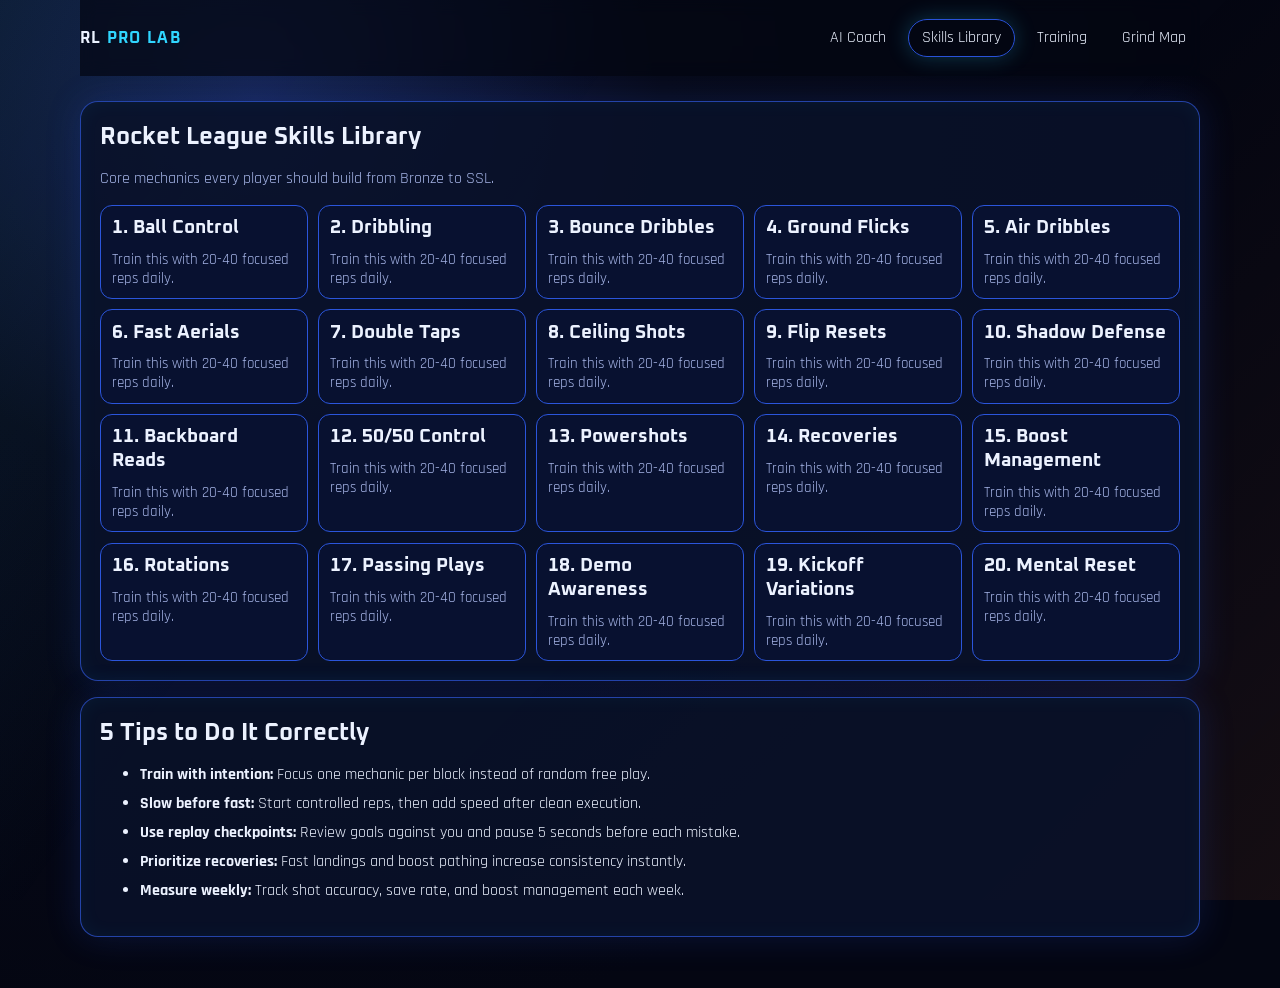
==== website/skills.html @ 8345d5b5 "Build 4-page Rocket League pro training website" ====
<!DOCTYPE html>
<html lang="en">
<head>
  <meta charset="UTF-8" />
  <meta name="viewport" content="width=device-width, initial-scale=1.0" />
  <title>Rocket League Pro Lab | Skills Library</title>
  <link rel="preconnect" href="https://fonts.googleapis.com" />
  <link rel="preconnect" href="https://fonts.gstatic.com" crossorigin />
  <link href="https://fonts.googleapis.com/css2?family=Rajdhani:wght@400;500;600;700&family=Oxanium:wght@400;600;700&display=swap" rel="stylesheet" />
  <link rel="stylesheet" href="assets/styles.css" />
</head>
<body>
  <div class="arena-bg" aria-hidden="true"></div>

  <header class="top-nav wrap">
    <a class="brand" href="index.html">RL <span>PRO LAB</span></a>
    <nav>
      <a data-nav href="index.html">AI Coach</a>
      <a data-nav href="skills.html">Skills Library</a>
      <a data-nav href="training.html">Training</a>
      <a data-nav href="grindmap.html">Grind Map</a>
    </nav>
  </header>

  <main class="wrap page-stack">
    <section class="neon-panel">
      <h1>Rocket League Skills Library</h1>
      <p>Core mechanics every player should build from Bronze to SSL.</p>
      <div id="skillsGrid" class="skills-grid"></div>
    </section>

    <section class="neon-panel tips-panel">
      <h2>5 Tips to Do It Correctly</h2>
      <ul>
        <li><strong>Train with intention:</strong> Focus one mechanic per block instead of random free play.</li>
        <li><strong>Slow before fast:</strong> Start controlled reps, then add speed after clean execution.</li>
        <li><strong>Use replay checkpoints:</strong> Review goals against you and pause 5 seconds before each mistake.</li>
        <li><strong>Prioritize recoveries:</strong> Fast landings and boost pathing increase consistency instantly.</li>
        <li><strong>Measure weekly:</strong> Track shot accuracy, save rate, and boost management each week.</li>
      </ul>
    </section>
  </main>

  <script src="assets/app.js"></script>
</body>
</html>
---- website/assets/styles.css ----
:root {
  --bg: #040612;
  --panel: rgba(10, 18, 42, 0.88);
  --line: #2952d8;
  --text: #ecf2ff;
  --muted: #a6b5e7;
  --neon: #30d6ff;
  --neon-2: #6d40ff;
  --hot: #ff7a28;
}

* { box-sizing: border-box; }

body {
  margin: 0;
  font-family: Rajdhani, system-ui, sans-serif;
  color: var(--text);
  background: radial-gradient(circle at 20% 10%, #151e4e 0%, #070a19 30%, #040612 70%);
  min-height: 100vh;
}

.arena-bg {
  position: fixed;
  inset: 0;
  pointer-events: none;
  background:
    linear-gradient(125deg, rgba(48, 214, 255, 0.08), transparent 35%),
    linear-gradient(315deg, rgba(255, 122, 40, 0.07), transparent 45%);
  z-index: -1;
}

.wrap {
  width: min(1120px, 92%);
  margin: 0 auto;
}

.top-nav {
  display: flex;
  justify-content: space-between;
  align-items: center;
  padding: 1.2rem 0;
  position: sticky;
  top: 0;
  background: rgba(4, 6, 18, 0.7);
  backdrop-filter: blur(8px);
}

.brand {
  color: var(--text);
  text-decoration: none;
  font-family: Oxanium, sans-serif;
  font-weight: 700;
  letter-spacing: 0.08em;
}

.brand span { color: var(--neon); }

nav {
  display: flex;
  gap: 0.5rem;
  flex-wrap: wrap;
}

nav a {
  color: var(--text);
  text-decoration: none;
  padding: 0.45rem 0.8rem;
  border-radius: 999px;
  border: 1px solid transparent;
}

nav a.active,
nav a:hover {
  border-color: var(--line);
  box-shadow: 0 0 22px rgba(48, 214, 255, 0.24);
}

.hero,
.page-stack {
  padding: 1.6rem 0 2.2rem;
}

.neon-panel {
  background: var(--panel);
  border: 1px solid rgba(56, 102, 255, 0.6);
  border-radius: 18px;
  padding: 1.2rem;
  margin-bottom: 1rem;
  box-shadow: 0 0 35px rgba(41, 82, 216, 0.2), inset 0 0 20px rgba(48, 214, 255, 0.05);
}

h1, h2, h3 {
  margin: 0 0 0.6rem;
  font-family: Oxanium, sans-serif;
}

p { color: var(--muted); }

.eyebrow {
  color: var(--hot);
  font-weight: 700;
  letter-spacing: 0.14em;
  text-transform: uppercase;
}

.hero-actions {
  display: flex;
  gap: 0.8rem;
  flex-wrap: wrap;
  margin: 1rem 0;
}

.btn {
  cursor: pointer;
  border: none;
  border-radius: 10px;
  padding: 0.65rem 1rem;
  text-decoration: none;
  font-weight: 700;
  font-family: inherit;
}

.btn-main {
  background: linear-gradient(90deg, var(--neon), #4d9bff);
  color: #051029;
}

.btn-ghost {
  background: transparent;
  color: var(--text);
  border: 1px solid var(--line);
}

.small { margin-top: 0.65rem; }

.stats-grid {
  display: grid;
  gap: 0.7rem;
  grid-template-columns: repeat(auto-fit, minmax(170px, 1fr));
}

.stats-grid article {
  background: rgba(8, 15, 35, 0.72);
  border: 1px solid rgba(109, 64, 255, 0.5);
  border-radius: 12px;
  padding: 0.8rem;
}

.stats-grid h3 {
  color: var(--neon);
  font-size: 1.4rem;
}

.grid-two {
  display: grid;
  grid-template-columns: repeat(auto-fit, minmax(290px, 1fr));
  gap: 1rem;
}

.steps li,
.checklist li {
  margin: 0.45rem 0;
  color: var(--text);
}

pre {
  background: #070d24;
  border: 1px solid #2341ae;
  border-radius: 12px;
  padding: 0.8rem;
  color: #a8e8ff;
  white-space: pre-wrap;
}

.skills-grid {
  display: grid;
  grid-template-columns: repeat(auto-fit, minmax(180px, 1fr));
  gap: 0.65rem;
}

.skill-card {
  border: 1px solid #2b55db;
  background: #081130;
  border-radius: 12px;
  padding: 0.65rem;
}

.skill-card p {
  margin: 0;
  font-size: 0.95rem;
}

.tips-panel li { margin: 0.5rem 0; }

.routine-controls {
  display: flex;
  gap: 0.5rem;
  flex-wrap: wrap;
}

.routine-btn {
  border: 1px solid #2f49b7;
  background: #0b1436;
  color: var(--text);
  padding: 0.5rem 0.8rem;
  border-radius: 999px;
  cursor: pointer;
}

.routine-btn.active {
  border-color: var(--neon);
  box-shadow: 0 0 16px rgba(48, 214, 255, 0.35);
}

.routine-output {
  margin-top: 0.9rem;
  display: grid;
  gap: 0.6rem;
}

.routine-block {
  border: 1px solid #2a4ed6;
  border-radius: 10px;
  padding: 0.65rem;
  background: rgba(8, 17, 48, 0.8);
}

.roadmap {
  display: grid;
  grid-template-columns: repeat(auto-fit, minmax(220px, 1fr));
  gap: 0.8rem;
}

.roadmap article {
  border: 1px solid #2a47be;
  border-radius: 12px;
  padding: 0.8rem;
  background: #08112d;
}
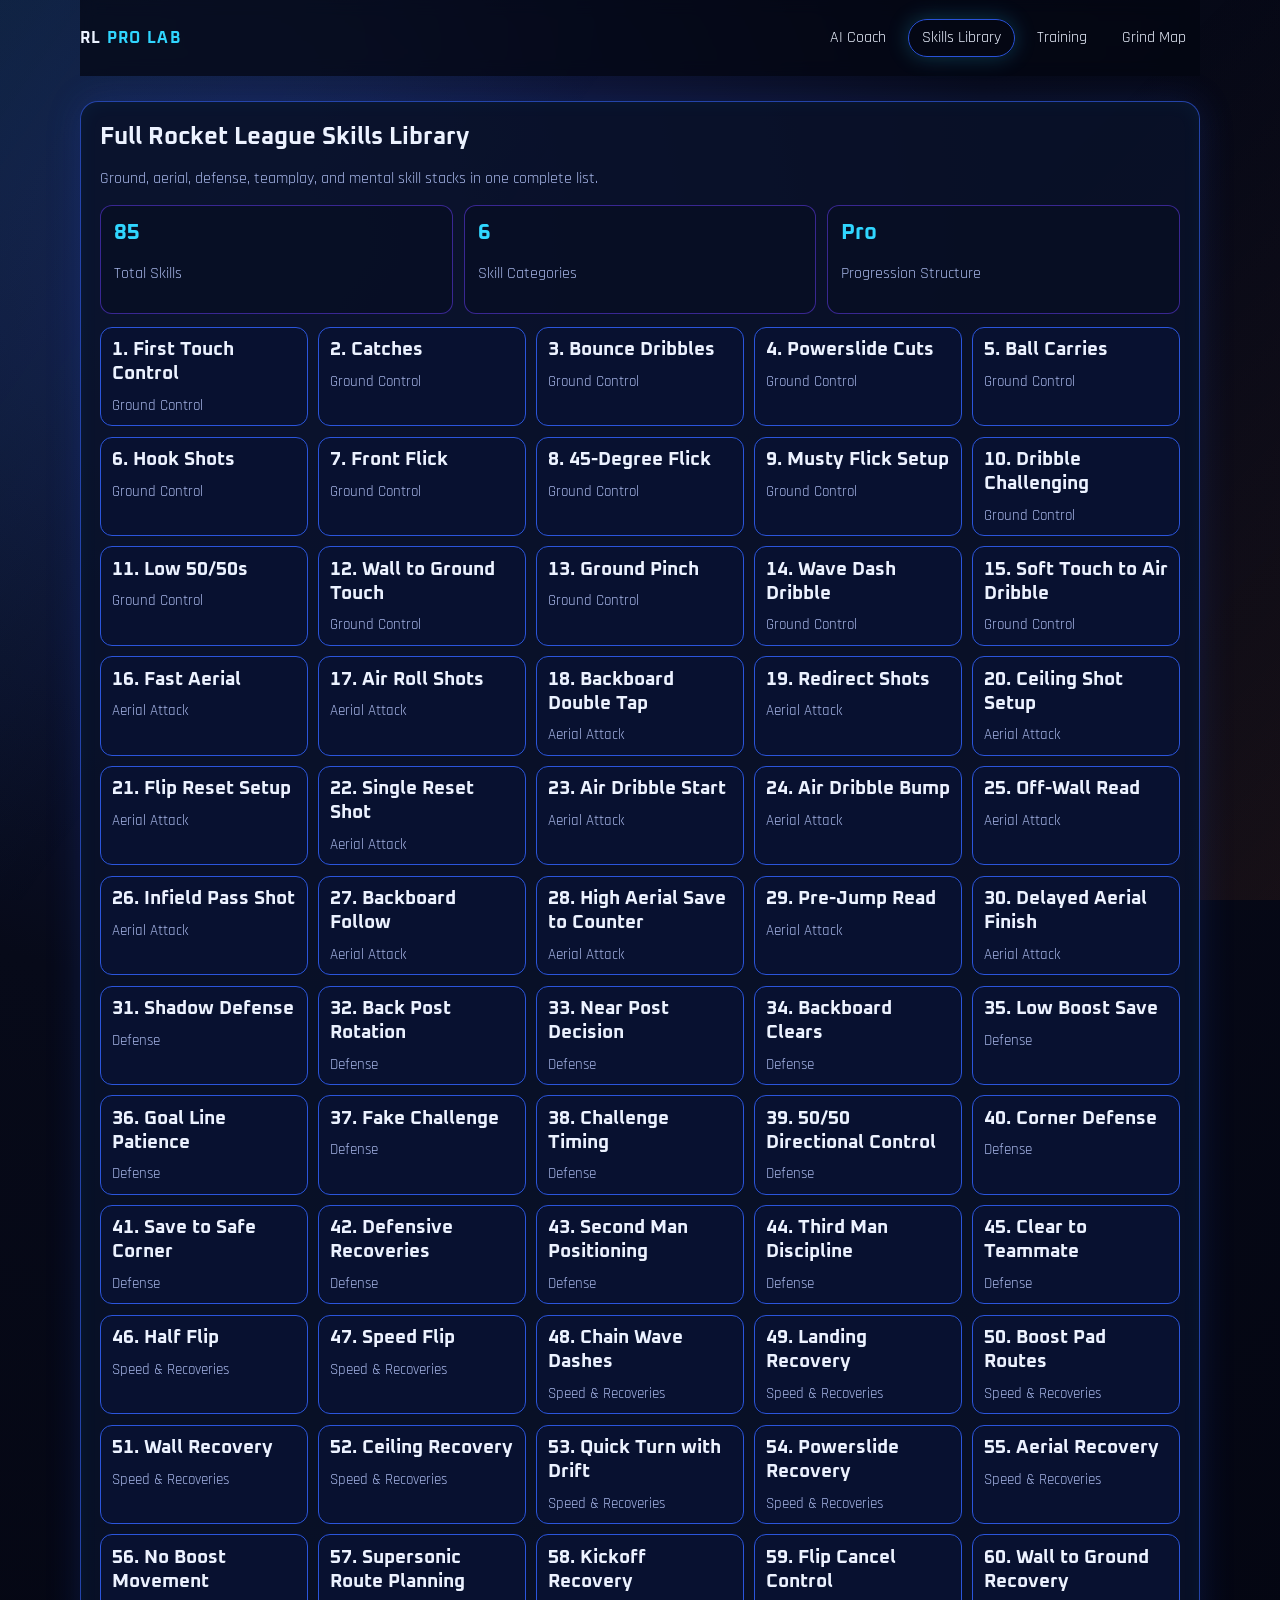
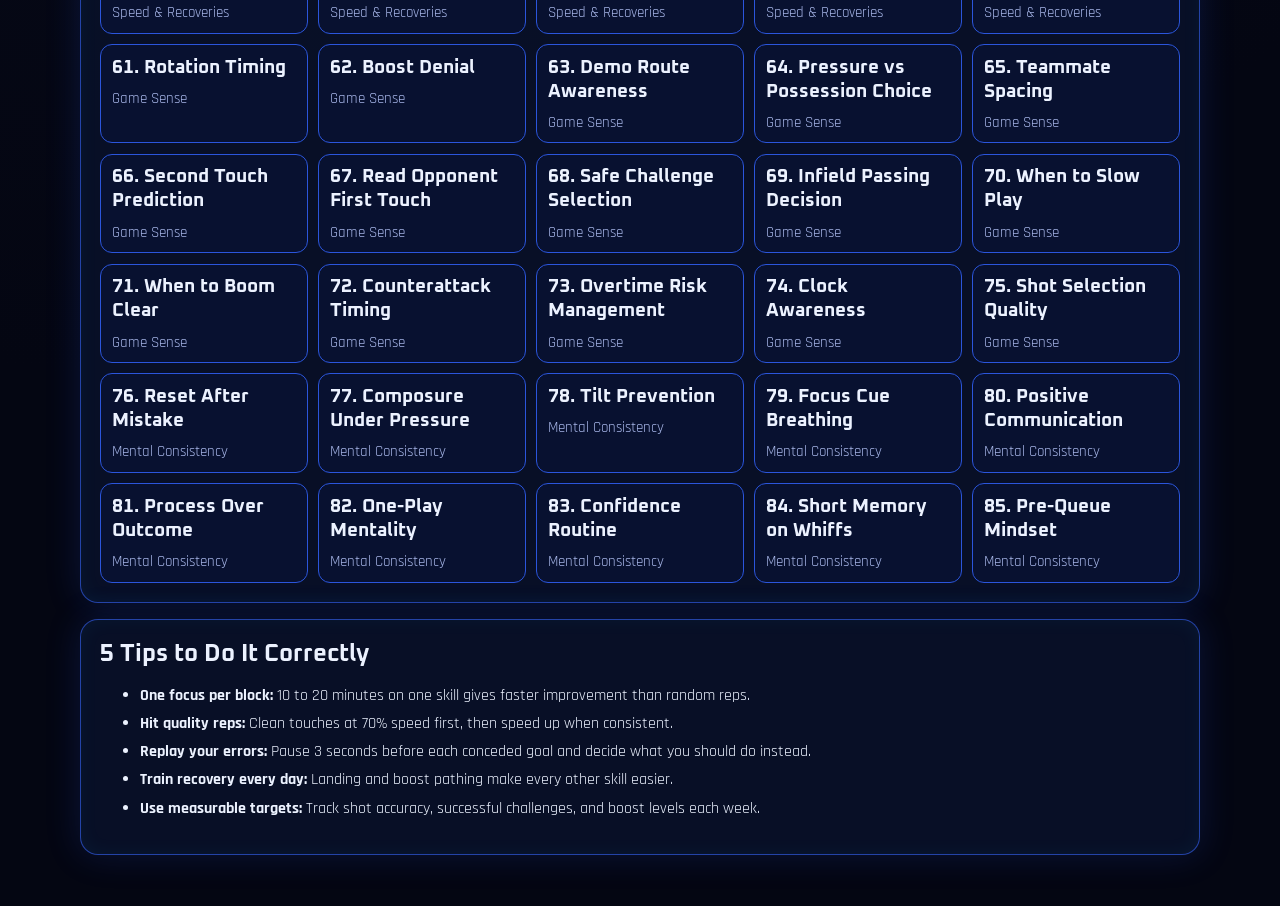
==== commit e5514e6f: "Upgrade Rocket League site with real coach chat and dynamic training" ====
--- a/website/skills.html
+++ b/website/skills.html
@@ -24,19 +24,20 @@
 
   <main class="wrap page-stack">
     <section class="neon-panel">
-      <h1>Rocket League Skills Library</h1>
-      <p>Core mechanics every player should build from Bronze to SSL.</p>
+      <h1>Full Rocket League Skills Library</h1>
+      <p>Ground, aerial, defense, teamplay, and mental skill stacks in one complete list.</p>
+      <div id="skillsStats" class="mini-stats"></div>
       <div id="skillsGrid" class="skills-grid"></div>
     </section>
 
     <section class="neon-panel tips-panel">
       <h2>5 Tips to Do It Correctly</h2>
       <ul>
-        <li><strong>Train with intention:</strong> Focus one mechanic per block instead of random free play.</li>
-        <li><strong>Slow before fast:</strong> Start controlled reps, then add speed after clean execution.</li>
-        <li><strong>Use replay checkpoints:</strong> Review goals against you and pause 5 seconds before each mistake.</li>
-        <li><strong>Prioritize recoveries:</strong> Fast landings and boost pathing increase consistency instantly.</li>
-        <li><strong>Measure weekly:</strong> Track shot accuracy, save rate, and boost management each week.</li>
+        <li><strong>One focus per block:</strong> 10 to 20 minutes on one skill gives faster improvement than random reps.</li>
+        <li><strong>Hit quality reps:</strong> Clean touches at 70% speed first, then speed up when consistent.</li>
+        <li><strong>Replay your errors:</strong> Pause 3 seconds before each conceded goal and decide what you should do instead.</li>
+        <li><strong>Train recovery every day:</strong> Landing and boost pathing make every other skill easier.</li>
+        <li><strong>Use measurable targets:</strong> Track shot accuracy, successful challenges, and boost levels each week.</li>
       </ul>
     </section>
   </main>
--- a/website/assets/styles.css
+++ b/website/assets/styles.css
@@ -43,6 +43,7 @@
   top: 0;
   background: rgba(4, 6, 18, 0.7);
   backdrop-filter: blur(8px);
+  z-index: 10;
 }
 
 .brand {
@@ -131,22 +132,23 @@
   border: 1px solid var(--line);
 }
 
-.small { margin-top: 0.65rem; }
-
-.stats-grid {
+.stats-grid,
+.mini-stats {
   display: grid;
   gap: 0.7rem;
   grid-template-columns: repeat(auto-fit, minmax(170px, 1fr));
 }
 
-.stats-grid article {
+.stats-grid article,
+.mini-stats article {
   background: rgba(8, 15, 35, 0.72);
   border: 1px solid rgba(109, 64, 255, 0.5);
   border-radius: 12px;
   padding: 0.8rem;
 }
 
-.stats-grid h3 {
+.stats-grid h3,
+.mini-stats h3 {
   color: var(--neon);
   font-size: 1.4rem;
 }
@@ -158,21 +160,74 @@
 }
 
 .steps li,
-.checklist li {
+.checklist li,
+.tips-panel li {
   margin: 0.45rem 0;
   color: var(--text);
 }
 
-pre {
-  background: #070d24;
-  border: 1px solid #2341ae;
-  border-radius: 12px;
-  padding: 0.8rem;
-  color: #a8e8ff;
-  white-space: pre-wrap;
+.coach-controls {
+  display: grid;
+  grid-template-columns: repeat(auto-fit, minmax(150px, 1fr));
+  gap: 0.7rem;
+}
+
+label {
+  display: grid;
+  gap: 0.35rem;
+  color: var(--text);
+  font-weight: 600;
+}
+
+input,
+select {
+  width: 100%;
+  border: 1px solid #2f49b7;
+  background: #0b1436;
+  color: var(--text);
+  border-radius: 9px;
+  padding: 0.55rem 0.65rem;
+  font-family: inherit;
+}
+
+.coach-log {
+  margin-top: 0.8rem;
+  border: 1px solid #2a4ed6;
+  border-radius: 12px;
+  min-height: 180px;
+  max-height: 260px;
+  overflow-y: auto;
+  padding: 0.55rem;
+  background: rgba(8, 17, 48, 0.8);
+  display: grid;
+  gap: 0.45rem;
+}
+
+.coach-msg {
+  padding: 0.55rem;
+  border-radius: 10px;
+  white-space: pre-line;
+}
+
+.coach-msg.user {
+  background: #112a63;
+  border: 1px solid #4f6de0;
+}
+
+.coach-msg.bot {
+  background: #071328;
+  border: 1px solid #2e53da;
+}
+
+.coach-input-row {
+  margin-top: 0.7rem;
+  display: grid;
+  grid-template-columns: 1fr auto;
+  gap: 0.55rem;
 }
 
 .skills-grid {
+  margin-top: 0.8rem;
   display: grid;
   grid-template-columns: repeat(auto-fit, minmax(180px, 1fr));
   gap: 0.65rem;
@@ -188,28 +243,6 @@
 .skill-card p {
   margin: 0;
   font-size: 0.95rem;
-}
-
-.tips-panel li { margin: 0.5rem 0; }
-
-.routine-controls {
-  display: flex;
-  gap: 0.5rem;
-  flex-wrap: wrap;
-}
-
-.routine-btn {
-  border: 1px solid #2f49b7;
-  background: #0b1436;
-  color: var(--text);
-  padding: 0.5rem 0.8rem;
-  border-radius: 999px;
-  cursor: pointer;
-}
-
-.routine-btn.active {
-  border-color: var(--neon);
-  box-shadow: 0 0 16px rgba(48, 214, 255, 0.35);
 }
 
 .routine-output {
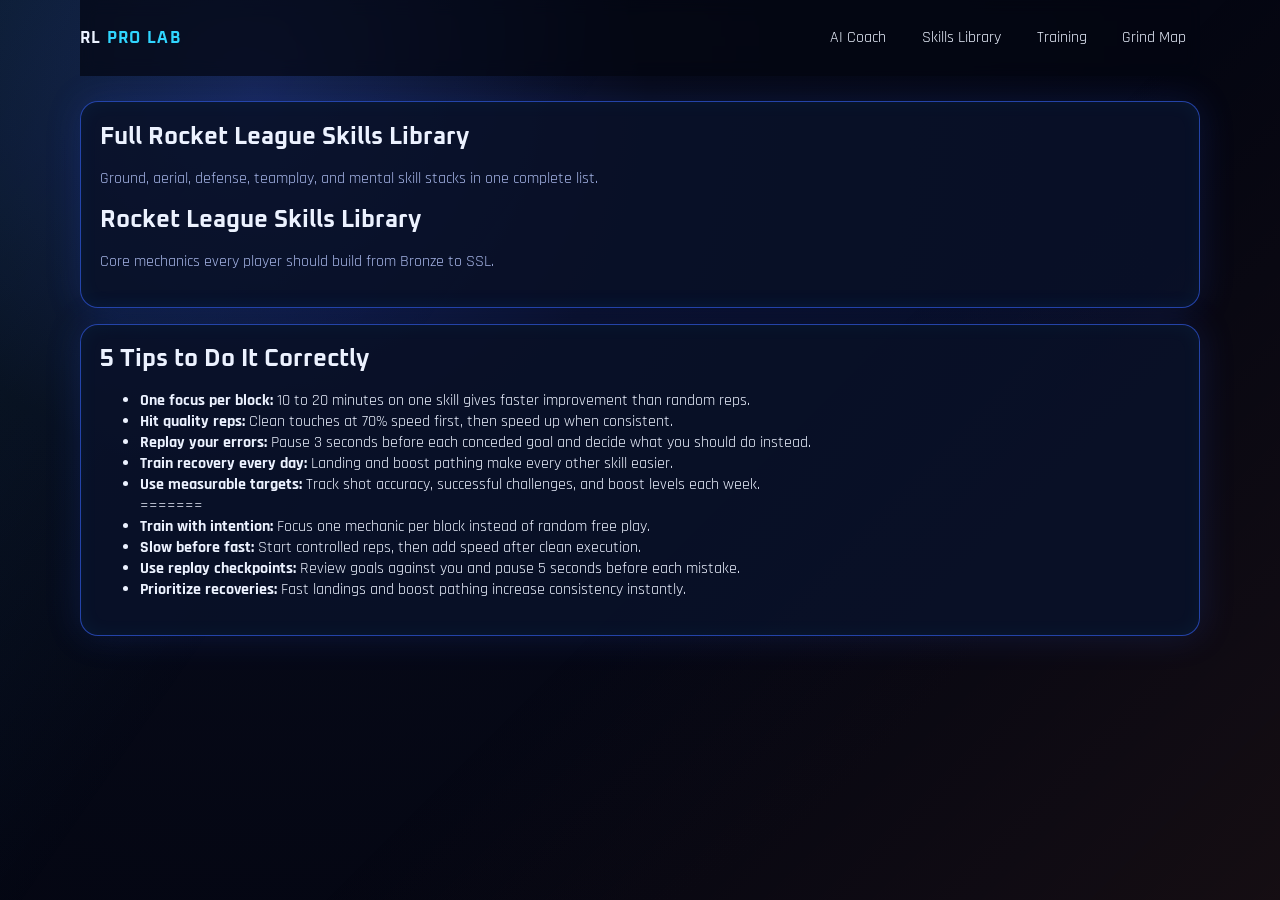
==== commit 257d1821: "Merge branch 'main' into codex/create-website-for-rocket-league-ai-assistant-7k2of4" ====
--- a/website/skills.html
+++ b/website/skills.html
@@ -24,20 +24,30 @@
 
   <main class="wrap page-stack">
     <section class="neon-panel">
+
       <h1>Full Rocket League Skills Library</h1>
       <p>Ground, aerial, defense, teamplay, and mental skill stacks in one complete list.</p>
       <div id="skillsStats" class="mini-stats"></div>
+      <h1>Rocket League Skills Library</h1>
+      <p>Core mechanics every player should build from Bronze to SSL.</p>
       <div id="skillsGrid" class="skills-grid"></div>
     </section>
 
     <section class="neon-panel tips-panel">
       <h2>5 Tips to Do It Correctly</h2>
       <ul>
+
         <li><strong>One focus per block:</strong> 10 to 20 minutes on one skill gives faster improvement than random reps.</li>
         <li><strong>Hit quality reps:</strong> Clean touches at 70% speed first, then speed up when consistent.</li>
         <li><strong>Replay your errors:</strong> Pause 3 seconds before each conceded goal and decide what you should do instead.</li>
         <li><strong>Train recovery every day:</strong> Landing and boost pathing make every other skill easier.</li>
         <li><strong>Use measurable targets:</strong> Track shot accuracy, successful challenges, and boost levels each week.</li>
+=======
+        <li><strong>Train with intention:</strong> Focus one mechanic per block instead of random free play.</li>
+        <li><strong>Slow before fast:</strong> Start controlled reps, then add speed after clean execution.</li>
+        <li><strong>Use replay checkpoints:</strong> Review goals against you and pause 5 seconds before each mistake.</li>
+        <li><strong>Prioritize recoveries:</strong> Fast landings and boost pathing increase consistency instantly.</li>
+
       </ul>
     </section>
   </main>
--- a/website/assets/styles.css
+++ b/website/assets/styles.css
@@ -43,6 +43,7 @@
   top: 0;
   background: rgba(4, 6, 18, 0.7);
   backdrop-filter: blur(8px);
+
   z-index: 10;
 }
 
@@ -132,19 +133,26 @@
   border: 1px solid var(--line);
 }
 
+
 .stats-grid,
 .mini-stats {
+.small { margin-top: 0.65rem; }
+
+.stats-grid {
   display: grid;
   gap: 0.7rem;
   grid-template-columns: repeat(auto-fit, minmax(170px, 1fr));
 }
 
+
 .stats-grid article,
 .mini-stats article {
+.stats-grid article {
   background: rgba(8, 15, 35, 0.72);
   border: 1px solid rgba(109, 64, 255, 0.5);
   border-radius: 12px;
   padding: 0.8rem;
+
 }
 
 .stats-grid h3,
@@ -245,6 +253,74 @@
   font-size: 0.95rem;
 }
 
+}
+
+.stats-grid h3 {
+  color: var(--neon);
+  font-size: 1.4rem;
+}
+
+.grid-two {
+  display: grid;
+  grid-template-columns: repeat(auto-fit, minmax(290px, 1fr));
+  gap: 1rem;
+}
+
+.steps li,
+.checklist li {
+  margin: 0.45rem 0;
+  color: var(--text);
+}
+
+pre {
+  background: #070d24;
+  border: 1px solid #2341ae;
+  border-radius: 12px;
+  padding: 0.8rem;
+  color: #a8e8ff;
+  white-space: pre-wrap;
+}
+
+.skills-grid {
+  display: grid;
+  grid-template-columns: repeat(auto-fit, minmax(180px, 1fr));
+  gap: 0.65rem;
+}
+
+.skill-card {
+  border: 1px solid #2b55db;
+  background: #081130;
+  border-radius: 12px;
+  padding: 0.65rem;
+}
+
+.skill-card p {
+  margin: 0;
+  font-size: 0.95rem;
+}
+
+.tips-panel li { margin: 0.5rem 0; }
+
+.routine-controls {
+  display: flex;
+  gap: 0.5rem;
+  flex-wrap: wrap;
+}
+
+.routine-btn {
+  border: 1px solid #2f49b7;
+  background: #0b1436;
+  color: var(--text);
+  padding: 0.5rem 0.8rem;
+  border-radius: 999px;
+  cursor: pointer;
+}
+
+.routine-btn.active {
+  border-color: var(--neon);
+  box-shadow: 0 0 16px rgba(48, 214, 255, 0.35);
+}
+
 .routine-output {
   margin-top: 0.9rem;
   display: grid;
